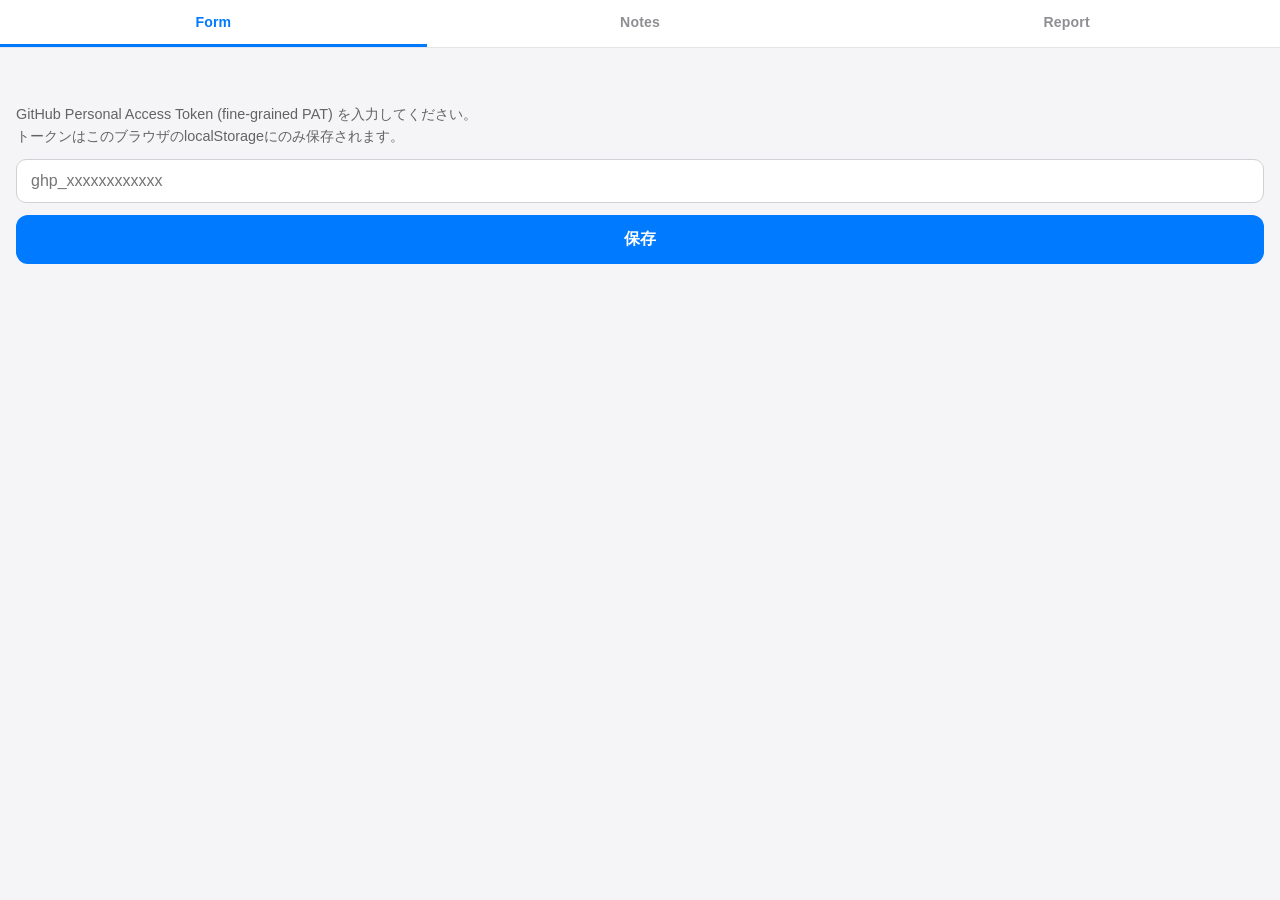
==== mobile/index.html @ b453e9af "fix: mobile Status Report now reads status.md instead of the retired note.md mobile/report.js was ne" ====
<!DOCTYPE html>
<html lang="ja">
<head>
  <meta charset="UTF-8" />
  <meta name="viewport" content="width=device-width, initial-scale=1.0, maximum-scale=1.0" />
  <title>My Note</title>
  <link rel="manifest" href="manifest.json" />
  <meta name="mobile-web-app-capable" content="yes" />
  <meta name="apple-mobile-web-app-capable" content="yes" />
  <meta name="apple-mobile-web-app-status-bar-style" content="default" />
  <meta name="apple-mobile-web-app-title" content="My Note" />
  <meta name="theme-color" content="#ffffff" />
  <link rel="stylesheet" href="style.css" />
</head>
<body>

  <!-- Tab bar -->
  <nav class="tab-bar">
    <button class="tab-btn active" data-tab="form">Form</button>
    <button class="tab-btn" data-tab="notes">Notes</button>
    <button class="tab-btn" data-tab="report">Report</button>
  </nav>

  <!-- Panels -->
  <main class="panels">

    <!-- Form -->
    <section class="panel active" id="panel-form">
      <div id="form-container"></div>
    </section>

    <!-- Notes -->
    <section class="panel" id="panel-notes">
      <div class="notes-panel-header">
        <span class="notes-panel-title">Notes</span>
        <button class="notes-refresh-btn" id="notes-refresh-btn" title="Refresh">↻</button>
      </div>
      <div id="notes-container">
        <p class="placeholder">Loading...</p>
      </div>
    </section>

    <!-- Report -->
    <section class="panel" id="panel-report">
      <div id="report-container">
        <p class="placeholder">Loading...</p>
      </div>
      <p class="desktop-link-wrap"><a href="#" id="desktop-link">デスクトップ版を見る</a></p>
    </section>

  </main>

  <script>
    // Escape hatch for index.html's phone→mobile/ auto-redirect: remembers
    // the choice for this browser tab session only (not localStorage), so a
    // fresh visit later redirects again as normal.
    document.getElementById('desktop-link').addEventListener('click', function (e) {
      e.preventDefault();
      try { sessionStorage.setItem('mypage_prefer_desktop', '1'); } catch (_) {}
      location.href = '../';
    });
  </script>
  <script src="../shared/github-client.js"></script>
  <script src="../shared/notes-api.js"></script>
  <script src="../shared/note-labels.js"></script>
  <script src="../shared/sync-api.js"></script>
  <script src="../shared/status-report-data.js"></script>
  <script src="sync.js"></script>
  <script src="report.js"></script>
  <script src="app.js"></script>
</body>
</html>
---- mobile/style.css ----
/* ── Reset ───────────────────────────────────────────────────────────────────*/
* { margin: 0; padding: 0; box-sizing: border-box; -webkit-tap-highlight-color: transparent; }

body {
  font-family: -apple-system, BlinkMacSystemFont, 'Helvetica Neue', sans-serif;
  background: #f5f5f7;
  color: #1c1c1e;
  min-height: 100dvh;
  display: flex;
  flex-direction: column;
}

/* ── Tab bar ─────────────────────────────────────────────────────────────────*/

.tab-bar {
  position: fixed;
  top: 0;
  left: 0;
  right: 0;
  height: 48px;
  background: rgba(255,255,255,0.95);
  backdrop-filter: blur(12px);
  -webkit-backdrop-filter: blur(12px);
  border-bottom: 1px solid #e5e5ea;
  display: flex;
  z-index: 100;
  padding-top: env(safe-area-inset-top);
}

.tab-btn {
  flex: 1;
  background: none;
  border: none;
  border-bottom: 3px solid transparent;
  font-size: 0.88rem;
  font-weight: 600;
  color: #8e8e93;
  cursor: pointer;
  transition: color 0.15s, border-color 0.15s;
  letter-spacing: 0.01em;
}

.tab-btn.active {
  color: #007aff;
  border-bottom-color: #007aff;
}

/* ── Panels ──────────────────────────────────────────────────────────────────*/

.panels {
  position: relative;
  flex: 1;
  overflow: hidden;
  padding-top: calc(48px + env(safe-area-inset-top));
}

.panel {
  position: absolute;
  top: calc(48px + env(safe-area-inset-top));
  left: 0;
  width: 100%;
  height: calc(100dvh - 48px - env(safe-area-inset-top));
  padding: 16px;
  overflow-y: auto;
  -webkit-overflow-scrolling: touch;
  transform: translateX(100%);
  transition: transform 0.25s ease;
}

.panel.active {
  transform: translateX(0);
}

.panel.prev {
  transform: translateX(-100%);
}

/* ── Token setup ─────────────────────────────────────────────────────────────*/

.token-setup {
  display: flex;
  flex-direction: column;
  gap: 12px;
  padding-top: 40px;
}

.token-setup p { font-size: 0.9rem; color: #636366; line-height: 1.5; }

.token-input {
  width: 100%;
  padding: 12px 14px;
  border: 1px solid #d1d1d6;
  border-radius: 10px;
  font-size: 1rem;
  background: #fff;
}

/* ── Form panel ──────────────────────────────────────────────────────────────*/

.note-form { display: flex; flex-direction: column; gap: 12px; }

.section-title {
  font-size: 0.72rem;
  font-weight: 600;
  color: #8e8e93;
  text-transform: uppercase;
  letter-spacing: 0.05em;
  margin-bottom: 4px;
}

/* Label pills */
.label-row {
  display: flex;
  flex-wrap: wrap;
  gap: 8px;
}

.label-pill {
  padding: 7px 14px;
  border-radius: 20px;
  border: 1.5px solid #d1d1d6;
  background: #fff;
  font-size: 0.88rem;
  cursor: pointer;
  transition: all 0.15s;
  user-select: none;
}

.label-pill.selected {
  border-color: #007aff;
  background: #e8f0fe;
  color: #007aff;
  font-weight: 600;
}

.label-add-btn {
  padding: 7px 12px;
  border-radius: 20px;
  border: 1.5px dashed #d1d1d6;
  background: #fff;
  font-size: 0.88rem;
  color: #8e8e93;
  cursor: pointer;
}

.label-manage-btn {
  padding: 7px 10px;
  border-radius: 20px;
  border: 1.5px solid #d1d1d6;
  background: #fff;
  font-size: 0.88rem;
  color: #8e8e93;
  cursor: pointer;
}

/* Label management modal */
.label-modal-overlay {
  position: fixed;
  inset: 0;
  background: rgba(0, 0, 0, 0.4);
  z-index: 1000;
  display: flex;
  align-items: flex-end;
}

.label-modal-sheet {
  width: 100%;
  background: #fff;
  border-radius: 16px 16px 0 0;
  padding: 0 0 32px;
  max-height: 80vh;
  display: flex;
  flex-direction: column;
}

.label-modal-header {
  display: flex;
  justify-content: space-between;
  align-items: center;
  padding: 16px 20px;
  border-bottom: 1px solid #f0f0f0;
  font-weight: 600;
  font-size: 1rem;
}

.label-modal-done {
  background: none;
  border: none;
  color: #007aff;
  font-size: 1rem;
  font-weight: 600;
  cursor: pointer;
  padding: 4px 8px;
}

.label-modal-list {
  list-style: none;
  padding: 0;
  margin: 0;
  overflow-y: auto;
  flex: 1;
}

.label-modal-item {
  display: flex;
  align-items: center;
  padding: 14px 20px;
  border-bottom: 1px solid #f5f5f5;
  gap: 8px;
}

.label-modal-name {
  flex: 1;
  font-size: 0.95rem;
}

.label-modal-rename-input {
  flex: 1;
  font-size: 0.95rem;
  border: none;
  border-bottom: 1.5px solid #007aff;
  outline: none;
  padding: 2px 0;
}

.label-modal-rename,
.label-modal-delete {
  background: none;
  border: none;
  cursor: pointer;
  font-size: 1rem;
  padding: 4px 6px;
  color: #8e8e93;
}

.label-modal-rename:hover { color: #007aff; }
.label-modal-delete:hover { color: #ff3b30; }
.label-modal-delete { color: #ff3b30; }

.label-modal-add {
  display: flex;
  gap: 8px;
  padding: 14px 20px 0;
  border-top: 1px solid #f0f0f0;
}

.label-modal-add-input {
  flex: 1;
  padding: 10px 14px;
  border-radius: 10px;
  border: 1.5px solid #d1d1d6;
  font-size: 0.9rem;
  outline: none;
}

.label-modal-add-input:focus {
  border-color: #007aff;
}

.label-modal-add-btn {
  padding: 10px 16px;
  border-radius: 10px;
  border: none;
  background: #007aff;
  color: #fff;
  font-size: 0.9rem;
  font-weight: 600;
  cursor: pointer;
}

/* Role pills */
.role-row {
  display: flex;
  flex-wrap: wrap;
  gap: 8px;
}

.role-pill {
  width: 44px;
  height: 44px;
  border-radius: 12px;
  border: 1.5px solid #d1d1d6;
  background: #fff;
  font-size: 1.3rem;
  cursor: pointer;
  display: flex;
  align-items: center;
  justify-content: center;
  transition: all 0.15s;
  position: relative;
}

.role-pill.selected {
  border-color: #34c759;
  background: #e6f4ea;
}

.role-pill::after {
  content: attr(data-label);
  position: absolute;
  bottom: calc(100% + 5px);
  left: 50%;
  transform: translateX(-50%);
  background: #1c1c1e;
  color: #fff;
  font-size: 0.68rem;
  padding: 3px 7px;
  border-radius: 5px;
  white-space: nowrap;
  pointer-events: none;
  opacity: 0;
  transition: opacity 0s;
}

.role-pill:active::after { opacity: 1; }

/* Mention badge */
.mention-badge {
  display: flex;
  align-items: center;
  gap: 8px;
  padding: 8px 12px;
  background: #e8f0fe;
  border-left: 3px solid #007aff;
  border-radius: 8px;
  font-size: 0.85rem;
  color: #007aff;
}

.mention-badge.hidden { display: none; }
.mention-badge-text { flex: 1; font-weight: 500; }
.mention-badge-section { opacity: 0.65; font-weight: 400; }

.mention-clear {
  background: none;
  border: none;
  color: #007aff;
  font-size: 0.9rem;
  cursor: pointer;
  padding: 2px 4px;
  opacity: 0.7;
}

/* Textarea */
.note-textarea {
  width: 100%;
  min-height: 120px;
  padding: 12px 14px;
  border: 1px solid #d1d1d6;
  border-radius: 10px;
  font-size: 1rem;
  font-family: inherit;
  background: #fff;
  resize: vertical;
  line-height: 1.5;
}

.note-textarea:focus { outline: none; border-color: #007aff; }

/* Submit */
.submit-btn {
  width: 100%;
  padding: 14px;
  background: #007aff;
  color: #fff;
  border: none;
  border-radius: 12px;
  font-size: 1rem;
  font-weight: 600;
  cursor: pointer;
  transition: opacity 0.15s;
}

.submit-btn:active { opacity: 0.75; }
.submit-btn:disabled { background: #8e8e93; }

.form-status {
  font-size: 0.85rem;
  text-align: center;
  min-height: 20px;
  color: #636366;
}

.form-status.ok  { color: #34c759; }
.form-status.err { color: #ff3b30; }

/* ── Notes panel ─────────────────────────────────────────────────────────────*/

.notes-panel-header {
  display: flex;
  align-items: center;
  justify-content: space-between;
  padding: 10px 16px 6px;
}

.notes-panel-title {
  font-size: 0.85rem;
  font-weight: 600;
  color: #8e8e93;
  letter-spacing: 0.03em;
}

.notes-refresh-btn {
  background: none;
  border: none;
  font-size: 1.2rem;
  color: #007aff;
  cursor: pointer;
  padding: 4px 6px;
  line-height: 1;
  border-radius: 6px;
}

.notes-refresh-btn:active { opacity: 0.5; }

.notes-refresh-btn.spinning {
  display: inline-block;
  animation: spin 0.6s linear infinite;
}

@keyframes spin { to { transform: rotate(360deg); } }

.note-item {
  background: #fff;
  border-radius: 12px;
  padding: 12px 14px;
  margin-bottom: 10px;
  box-shadow: 0 1px 3px rgba(0,0,0,0.06);
}

.note-item-tags {
  display: flex;
  flex-wrap: wrap;
  gap: 5px;
  margin-bottom: 7px;
  align-items: center;
}

.note-item-tag {
  font-size: 0.72rem;
  font-weight: 600;
  color: #007aff;
  background: #e8f0fe;
  border-radius: 5px;
  padding: 2px 7px;
  cursor: pointer;
}

.note-item-tag:active { opacity: 0.6; }

.note-item-role {
  font-size: 0.9rem;
  cursor: pointer;
  position: relative;
}

.note-item-add-role {
  display: inline-flex;
  align-items: center;
  font-size: 0.72rem;
  color: #8e8e93;
  background: none;
  border: 1px dashed #d1d1d6;
  border-radius: 5px;
  padding: 2px 8px;
  cursor: pointer;
  opacity: 1;
  transition: opacity 0.15s, color 0.15s, border-color 0.15s;
}

.note-item-add-role:active { color: #34c759; border-color: #34c759; }

.note-item-mention-btn {
  display: inline-flex;
  align-items: center;
  justify-content: center;
  font-size: 0.7rem;
  color: #8e8e93;
  background: none;
  border: 1px solid #d1d1d6;
  border-radius: 4px;
  padding: 2px 6px;
  cursor: pointer;
  transition: color 0.15s, border-color 0.15s;
}

.note-item-mention-btn:active { color: #1a73e8; border-color: #1a73e8; }

.note-item-body {
  font-size: 0.92rem;
  line-height: 1.5;
  color: #1c1c1e;
  white-space: pre-wrap;
  word-break: break-word;
}

.note-item-date {
  display: block;
  font-size: 0.72rem;
  color: #8e8e93;
  margin-top: 6px;
}

/* ── Report panel ────────────────────────────────────────────────────────────*/

.report-body { display: flex; flex-direction: column; gap: 4px; }

.mr-title {
  font-size: 1rem;
  font-weight: 700;
  margin-bottom: 4px;
}

.mr-summary {
  font-size: 0.85rem;
  color: #636366;
  background: #f5f5f7;
  border-left: 3px solid #d1d1d6;
  padding: 6px 10px;
  border-radius: 0 6px 6px 0;
  margin-bottom: 4px;
}

.mr-cat {
  font-size: 0.78rem;
  font-weight: 700;
  color: #8e8e93;
  text-transform: uppercase;
  letter-spacing: 0.05em;
  margin-top: 12px;
  margin-bottom: 4px;
}

.mr-phase {
  font-size: 0.8rem;
  font-weight: 700;
  color: #007aff;
  margin-top: 10px;
  margin-bottom: 4px;
  border-left: 2px solid #007aff;
  padding-left: 8px;
}

.mr-subcat {
  font-size: 0.75rem;
  font-weight: 600;
  font-style: italic;
  color: #8e8e93;
  margin-top: 8px;
  margin-bottom: 2px;
  padding-left: 14px;
  border-left: 2px solid #d1d1d6;
}

.mr-item {
  background: #fff;
  border-radius: 10px;
  padding: 10px 12px;
  margin-bottom: 6px;
  display: flex;
  flex-direction: column;
  gap: 4px;
  box-shadow: 0 1px 3px rgba(0,0,0,0.06);
}

.mr-item-header {
  display: flex;
  align-items: center;
  gap: 8px;
}

.mr-item-text { flex: 1; font-size: 0.9rem; line-height: 1.4; min-width: 0; }

.mr-mention-btn {
  flex-shrink: 0;
  width: 32px;
  height: 32px;
  border-radius: 8px;
  border: 1px solid #d1d1d6;
  background: #f5f5f7;
  font-size: 0.85rem;
  color: #636366;
  cursor: pointer;
  display: flex;
  align-items: center;
  justify-content: center;
}

.mr-mention-btn:active { background: #e8f0fe; color: #007aff; border-color: #007aff; }

.mr-detail-text {
  width: 100%;
  font-size: 0.78rem;
  color: #636366;
  padding-left: 2px;
}

.mr-since {
  width: 100%;
  font-size: 0.72rem;
  color: #8e8e93;
  padding-left: 2px;
}

/* ── Edit dropdown ────────────────────────────────────────────────────────────*/

.edit-dropdown {
  position: fixed;
  z-index: 200;
  background: #fff;
  border-radius: 12px;
  box-shadow: 0 4px 20px rgba(0,0,0,0.15);
  min-width: 150px;
  overflow: hidden;
}

.edit-dropdown-item {
  padding: 13px 16px;
  font-size: 0.92rem;
  cursor: pointer;
  border-bottom: 1px solid #f2f2f7;
}

.edit-dropdown-item:last-child { border-bottom: none; }
.edit-dropdown-item:active { background: #f2f2f7; }

/* ── Shared ──────────────────────────────────────────────────────────────────*/

.placeholder { color: #8e8e93; font-size: 0.9rem; text-align: center; padding-top: 40px; }
.error-msg   { color: #ff3b30; font-size: 0.85rem; text-align: center; padding-top: 20px; }

/* ── Report sections (Due Today / Status Report) ─────────────────────────────*/

.report-section {
  margin-bottom: 20px;
}

.report-section-heading {
  font-size: 0.78rem;
  font-weight: 700;
  color: #8e8e93;
  text-transform: uppercase;
  letter-spacing: 0.05em;
  margin-bottom: 8px;
}

.report-domain {
  margin-bottom: 12px;
}

.report-domain-heading {
  font-size: 0.85rem;
  font-weight: 700;
  color: #1c1c1e;
  margin-bottom: 4px;
  padding-left: 8px;
  border-left: 3px solid #007aff;
}

.report-domain-body {
  padding-left: 4px;
}

/* ── Collapsible domain cards in mobile Report ───────────────────────────────*/

.mobile-rd-section {
  margin-bottom: 10px;
  background: #fff;
  border-radius: 12px;
  box-shadow: 0 1px 3px rgba(0,0,0,0.06);
  overflow: hidden;
}

.mobile-rd-heading {
  display: flex;
  align-items: center;
  gap: 8px;
  padding: 12px 14px 10px;
  cursor: pointer;
  user-select: none;
  -webkit-tap-highlight-color: transparent;
}

.mobile-rd-arrow {
  font-size: 0.7rem;
  color: #007aff;
  transition: transform 0.2s ease;
  flex-shrink: 0;
  display: inline-block;
}

.mobile-rd-section.mobile-rd-collapsed .mobile-rd-arrow {
  transform: rotate(-90deg);
}

.mobile-rd-title {
  font-size: 0.85rem;
  font-weight: 700;
  color: #1c1c1e;
  flex: 1;
}

.mobile-rd-body {
  padding: 0 10px 10px;
  border-top: 1px solid #f2f2f7;
}

.mobile-rd-section.mobile-rd-collapsed .mobile-rd-body {
  display: none;
}

.report-list {
  list-style: none;
  padding: 0;
  margin: 0;
  display: flex;
  flex-direction: column;
  gap: 6px;
}

.report-list-item {
  display: flex;
  align-items: baseline;
  gap: 6px;
  font-size: 0.88rem;
  background: #fff;
  border-radius: 8px;
  padding: 8px 10px;
  box-shadow: 0 1px 3px rgba(0,0,0,0.06);
}

.report-item--overdue {
  color: #ff3b30;
  font-weight: 600;
}

.report-label-badge {
  flex-shrink: 0;
  font-size: 0.7rem;
  font-weight: 600;
  color: #007aff;
  background: #e8f0fe;
  border-radius: 4px;
  padding: 1px 5px;
}

.desktop-link-wrap {
  text-align: center;
  padding: 16px 0 8px;
}

.desktop-link-wrap a {
  font-size: 0.85rem;
  color: #007aff;
  text-decoration: none;
}
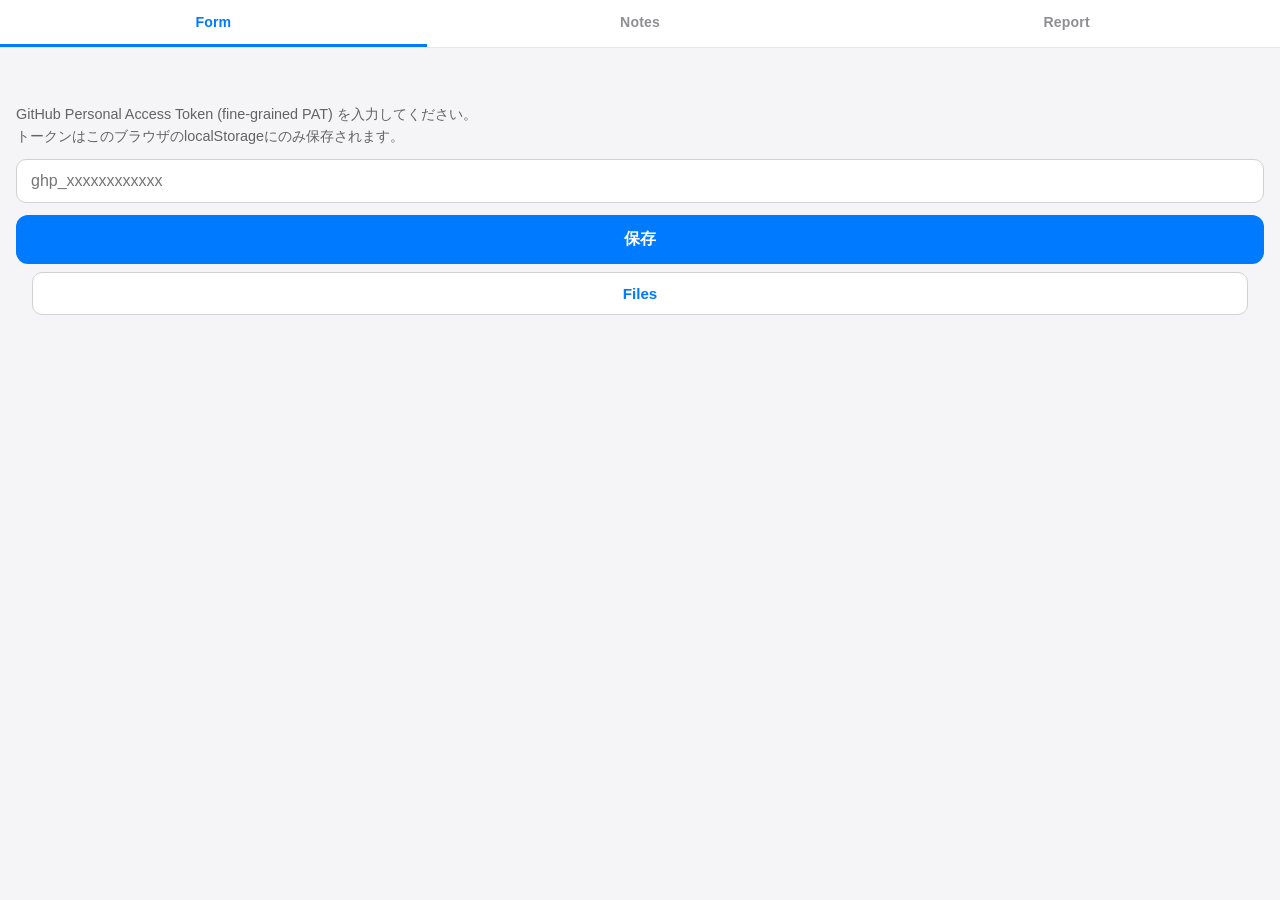
==== commit ec5364b0: "feat: add Files viewer to mobile to browse docs markdown (#415) Co-Authored-By: Claude Sonnet 5.5 <n" ====
--- a/mobile/index.html
+++ b/mobile/index.html
@@ -27,6 +27,7 @@
     <!-- Form -->
     <section class="panel active" id="panel-form">
       <div id="form-container"></div>
+      <button type="button" class="files-open-btn" id="files-open-btn">Files</button>
     </section>
 
     <!-- Notes -->
@@ -45,28 +46,33 @@
       <div id="report-container">
         <p class="placeholder">Loading...</p>
       </div>
-      <p class="desktop-link-wrap"><a href="#" id="desktop-link">デスクトップ版を見る</a></p>
     </section>
 
   </main>
 
-  <script>
-    // Escape hatch for index.html's phone→mobile/ auto-redirect: remembers
-    // the choice for this browser tab session only (not localStorage), so a
-    // fresh visit later redirects again as normal.
-    document.getElementById('desktop-link').addEventListener('click', function (e) {
-      e.preventDefault();
-      try { sessionStorage.setItem('mypage_prefer_desktop', '1'); } catch (_) {}
-      location.href = '../';
-    });
-  </script>
+  <!-- Files viewer popup -->
+  <div class="files-modal hidden" id="files-modal">
+    <div class="files-sheet">
+      <header class="files-header">
+        <button type="button" class="files-back-btn hidden" id="files-back-btn" aria-label="Back">←</button>
+        <span class="files-title" id="files-title">Files</span>
+        <button type="button" class="files-close-btn" id="files-close-btn" aria-label="Close">✕</button>
+      </header>
+      <div class="files-body" id="files-body"></div>
+    </div>
+  </div>
+
   <script src="../shared/github-client.js"></script>
   <script src="../shared/notes-api.js"></script>
   <script src="../shared/note-labels.js"></script>
   <script src="../shared/sync-api.js"></script>
+  <script src="../shared/markdown-tokens.js"></script>
   <script src="../shared/status-report-data.js"></script>
+  <script src="../shared/departments-api.js"></script>
   <script src="sync.js"></script>
   <script src="report.js"></script>
+  <script src="files.js"></script>
+  <script src="location.js"></script>
   <script src="app.js"></script>
 </body>
 </html>
--- a/mobile/style.css
+++ b/mobile/style.css
@@ -131,141 +131,6 @@
   background: #e8f0fe;
   color: #007aff;
   font-weight: 600;
-}
-
-.label-add-btn {
-  padding: 7px 12px;
-  border-radius: 20px;
-  border: 1.5px dashed #d1d1d6;
-  background: #fff;
-  font-size: 0.88rem;
-  color: #8e8e93;
-  cursor: pointer;
-}
-
-.label-manage-btn {
-  padding: 7px 10px;
-  border-radius: 20px;
-  border: 1.5px solid #d1d1d6;
-  background: #fff;
-  font-size: 0.88rem;
-  color: #8e8e93;
-  cursor: pointer;
-}
-
-/* Label management modal */
-.label-modal-overlay {
-  position: fixed;
-  inset: 0;
-  background: rgba(0, 0, 0, 0.4);
-  z-index: 1000;
-  display: flex;
-  align-items: flex-end;
-}
-
-.label-modal-sheet {
-  width: 100%;
-  background: #fff;
-  border-radius: 16px 16px 0 0;
-  padding: 0 0 32px;
-  max-height: 80vh;
-  display: flex;
-  flex-direction: column;
-}
-
-.label-modal-header {
-  display: flex;
-  justify-content: space-between;
-  align-items: center;
-  padding: 16px 20px;
-  border-bottom: 1px solid #f0f0f0;
-  font-weight: 600;
-  font-size: 1rem;
-}
-
-.label-modal-done {
-  background: none;
-  border: none;
-  color: #007aff;
-  font-size: 1rem;
-  font-weight: 600;
-  cursor: pointer;
-  padding: 4px 8px;
-}
-
-.label-modal-list {
-  list-style: none;
-  padding: 0;
-  margin: 0;
-  overflow-y: auto;
-  flex: 1;
-}
-
-.label-modal-item {
-  display: flex;
-  align-items: center;
-  padding: 14px 20px;
-  border-bottom: 1px solid #f5f5f5;
-  gap: 8px;
-}
-
-.label-modal-name {
-  flex: 1;
-  font-size: 0.95rem;
-}
-
-.label-modal-rename-input {
-  flex: 1;
-  font-size: 0.95rem;
-  border: none;
-  border-bottom: 1.5px solid #007aff;
-  outline: none;
-  padding: 2px 0;
-}
-
-.label-modal-rename,
-.label-modal-delete {
-  background: none;
-  border: none;
-  cursor: pointer;
-  font-size: 1rem;
-  padding: 4px 6px;
-  color: #8e8e93;
-}
-
-.label-modal-rename:hover { color: #007aff; }
-.label-modal-delete:hover { color: #ff3b30; }
-.label-modal-delete { color: #ff3b30; }
-
-.label-modal-add {
-  display: flex;
-  gap: 8px;
-  padding: 14px 20px 0;
-  border-top: 1px solid #f0f0f0;
-}
-
-.label-modal-add-input {
-  flex: 1;
-  padding: 10px 14px;
-  border-radius: 10px;
-  border: 1.5px solid #d1d1d6;
-  font-size: 0.9rem;
-  outline: none;
-}
-
-.label-modal-add-input:focus {
-  border-color: #007aff;
-}
-
-.label-modal-add-btn {
-  padding: 10px 16px;
-  border-radius: 10px;
-  border: none;
-  background: #007aff;
-  color: #fff;
-  font-size: 0.9rem;
-  font-weight: 600;
-  cursor: pointer;
 }
 
 /* Role pills */
@@ -552,6 +417,29 @@
   border-left: 2px solid #d1d1d6;
 }
 
+.mr-subsubcat {
+  font-size: 0.72rem;
+  font-weight: 600;
+  color: #aeaeb2;
+  margin-top: 6px;
+  margin-bottom: 2px;
+  padding-left: 18px;
+}
+
+.mr-subhead {
+  font-size: 0.75rem;
+  font-weight: 600;
+  color: #636366;
+  margin: 4px 0 2px;
+}
+
+.mr-para {
+  font-size: 0.85rem;
+  color: #3c3c43;
+  margin: 3px 0 6px;
+  line-height: 1.5;
+}
+
 .mr-item {
   background: #fff;
   border-radius: 10px;
@@ -644,24 +532,7 @@
   margin-bottom: 8px;
 }
 
-.report-domain {
-  margin-bottom: 12px;
-}
-
-.report-domain-heading {
-  font-size: 0.85rem;
-  font-weight: 700;
-  color: #1c1c1e;
-  margin-bottom: 4px;
-  padding-left: 8px;
-  border-left: 3px solid #007aff;
-}
-
-.report-domain-body {
-  padding-left: 4px;
-}
-
-/* ── Collapsible domain cards in mobile Report ───────────────────────────────*/
+/* ── Collapsible department cards in mobile Report ───────────────────────────*/
 
 .mobile-rd-section {
   margin-bottom: 10px;
@@ -720,7 +591,7 @@
 
 .report-list-item {
   display: flex;
-  align-items: baseline;
+  align-items: center;
   gap: 6px;
   font-size: 0.88rem;
   background: #fff;
@@ -729,6 +600,8 @@
   box-shadow: 0 1px 3px rgba(0,0,0,0.06);
 }
 
+.report-list-item .report-item-text { flex: 1; min-width: 0; }
+
 .report-item--overdue {
   color: #ff3b30;
   font-weight: 600;
@@ -744,13 +617,103 @@
   padding: 1px 5px;
 }
 
-.desktop-link-wrap {
-  text-align: center;
-  padding: 16px 0 8px;
-}
-
-.desktop-link-wrap a {
-  font-size: 0.85rem;
-  color: #007aff;
-  text-decoration: none;
-}
+
+/* ── Files viewer ────────────────────────────────────────────────────────────*/
+
+.files-open-btn {
+  display: block;
+  margin: 8px 16px 24px;
+  padding: 12px;
+  width: calc(100% - 32px);
+  background: #fff;
+  border: 1px solid #d1d1d6;
+  border-radius: 10px;
+  font-size: 0.95rem;
+  font-weight: 600;
+  color: #007aff;
+  cursor: pointer;
+}
+
+.files-modal {
+  position: fixed;
+  inset: 0;
+  z-index: 200;
+  background: rgba(0,0,0,0.4);
+  display: flex;
+  align-items: flex-end;
+}
+
+.files-modal.hidden, .files-back-btn.hidden { display: none; }
+
+.files-sheet {
+  width: 100%;
+  height: 92dvh;
+  background: #fff;
+  border-radius: 14px 14px 0 0;
+  display: flex;
+  flex-direction: column;
+  overflow: hidden;
+}
+
+.files-header {
+  display: flex;
+  align-items: center;
+  gap: 8px;
+  padding: 10px 12px;
+  border-bottom: 1px solid #e5e5ea;
+}
+
+.files-title {
+  flex: 1;
+  font-weight: 600;
+  font-size: 0.95rem;
+  overflow: hidden;
+  text-overflow: ellipsis;
+  white-space: nowrap;
+}
+
+.files-back-btn, .files-close-btn {
+  background: none;
+  border: none;
+  font-size: 1.2rem;
+  padding: 4px 10px;
+  color: #007aff;
+  cursor: pointer;
+}
+
+.files-close-btn { color: #8e8e93; }
+
+.files-body {
+  flex: 1;
+  overflow-y: auto;
+  -webkit-overflow-scrolling: touch;
+  padding: 12px 16px calc(24px + env(safe-area-inset-bottom));
+}
+
+.files-count { color: #8e8e93; font-weight: 400; font-size: 0.8rem; margin-left: 8px; }
+
+.files-folder, .files-item {
+  display: block;
+  width: 100%;
+  text-align: left;
+  background: none;
+  border: none;
+  border-top: 1px solid #f0f0f2;
+  padding: 10px 8px;
+  font-size: 0.9rem;
+  color: #1c1c1e;
+  cursor: pointer;
+}
+.files-folder { font-weight: 600; }
+
+.md-body { font-size: 0.9rem; line-height: 1.6; word-break: break-word; }
+.md-h1 { font-size: 1.25rem; margin: 16px 0 8px; }
+.md-h2 { font-size: 1.1rem; margin: 16px 0 6px; border-bottom: 1px solid #e5e5ea; padding-bottom: 4px; }
+.md-h3 { font-size: 1rem; margin: 12px 0 4px; }
+.md-h4 { font-size: 0.92rem; margin: 10px 0 4px; color: #3a3a3c; }
+.md-quote { border-left: 3px solid #d1d1d6; padding-left: 10px; color: #636366; margin: 6px 0; }
+.md-item { padding-left: 4px; margin: 2px 0; }
+.md-subhead { font-weight: 600; margin: 8px 0 2px; }
+.md-detail { color: #8e8e93; font-size: 0.82rem; margin: 2px 0; }
+.md-text { margin: 4px 0; }
+.md-gap { height: 6px; }
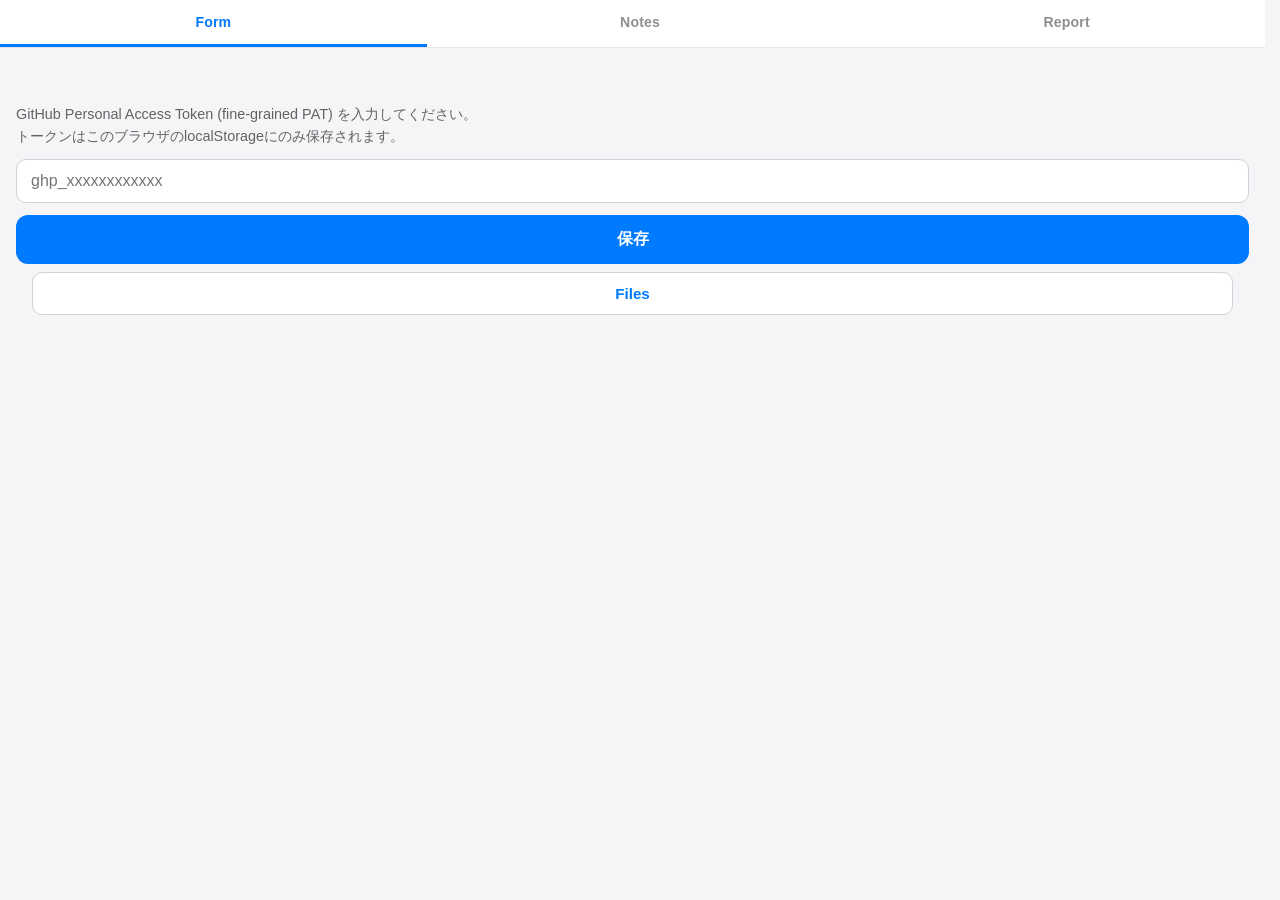
==== commit 21911107: "feat: open the vault Files viewer from a file icon next to the Google apps Move the Files viewer fro" ====
--- a/mobile/index.html
+++ b/mobile/index.html
@@ -10,6 +10,7 @@
   <meta name="apple-mobile-web-app-status-bar-style" content="default" />
   <meta name="apple-mobile-web-app-title" content="My Note" />
   <meta name="theme-color" content="#ffffff" />
+  <link rel="stylesheet" href="../shared/files-viewer.css" />
   <link rel="stylesheet" href="style.css" />
 </head>
 <body>
@@ -50,18 +51,6 @@
 
   </main>
 
-  <!-- Files viewer popup -->
-  <div class="files-modal hidden" id="files-modal">
-    <div class="files-sheet">
-      <header class="files-header">
-        <button type="button" class="files-back-btn hidden" id="files-back-btn" aria-label="Back">←</button>
-        <span class="files-title" id="files-title">Files</span>
-        <button type="button" class="files-close-btn" id="files-close-btn" aria-label="Close">✕</button>
-      </header>
-      <div class="files-body" id="files-body"></div>
-    </div>
-  </div>
-
   <script src="../shared/github-client.js"></script>
   <script src="../shared/notes-api.js"></script>
   <script src="../shared/note-labels.js"></script>
@@ -71,7 +60,8 @@
   <script src="../shared/departments-api.js"></script>
   <script src="sync.js"></script>
   <script src="report.js"></script>
-  <script src="files.js"></script>
+  <script src="../shared/files-viewer.js"></script>
+  <script>initFilesViewer(document.getElementById('files-open-btn'));</script>
   <script src="location.js"></script>
   <script src="app.js"></script>
 </body>
--- a/shared/files-viewer.css
+++ b/shared/files-viewer.css
@@ -0,0 +1,99 @@
+/* ── Files viewer popup (shared by desktop and mobile; markup is built by shared/files-viewer.js) ──*/
+
+/* While the popup is open the page behind it must not scroll; the gutter keeps the layout from shifting when the scrollbar goes. */
+html { scrollbar-gutter: stable; }
+body.files-open { overflow: hidden; }
+
+.files-modal {
+  position: fixed;
+  inset: 0;
+  z-index: 200;
+  background: rgba(0,0,0,0.4);
+  display: flex;
+  align-items: flex-end;
+  overscroll-behavior: contain;
+}
+
+.files-modal.hidden, .files-back-btn.hidden { display: none; }
+
+.files-sheet {
+  width: 100%;
+  height: 92dvh;
+  background: #fff;
+  border-radius: 14px 14px 0 0;
+  display: flex;
+  flex-direction: column;
+  overflow: hidden;
+}
+
+.files-header {
+  display: flex;
+  align-items: center;
+  gap: 8px;
+  padding: 10px 12px;
+  border-bottom: 1px solid #e5e5ea;
+}
+
+.files-title {
+  flex: 1;
+  font-weight: 600;
+  font-size: 0.95rem;
+  overflow: hidden;
+  text-overflow: ellipsis;
+  white-space: nowrap;
+}
+
+.files-back-btn, .files-close-btn {
+  background: none;
+  border: none;
+  font-size: 1.2rem;
+  padding: 4px 10px;
+  color: #007aff;
+  cursor: pointer;
+}
+
+.files-close-btn { color: #8e8e93; }
+
+.files-body {
+  flex: 1;
+  overflow-y: auto;
+  -webkit-overflow-scrolling: touch;
+  overscroll-behavior: contain;
+  padding: 12px 16px calc(24px + env(safe-area-inset-bottom));
+}
+
+.files-count { color: #8e8e93; font-weight: 400; font-size: 0.8rem; margin-left: 8px; }
+
+.files-folder, .files-item {
+  display: block;
+  width: 100%;
+  text-align: left;
+  background: none;
+  border: none;
+  border-top: 1px solid #f0f0f2;
+  padding: 10px 8px;
+  font-size: 0.9rem;
+  color: #1c1c1e;
+  cursor: pointer;
+}
+.files-folder { font-weight: 600; }
+
+.md-body { font-size: 0.9rem; line-height: 1.6; word-break: break-word; }
+.md-h1 { font-size: 1.25rem; margin: 16px 0 8px; }
+.md-h2 { font-size: 1.1rem; margin: 16px 0 6px; border-bottom: 1px solid #e5e5ea; padding-bottom: 4px; }
+.md-h3 { font-size: 1rem; margin: 12px 0 4px; }
+.md-h4 { font-size: 0.92rem; margin: 10px 0 4px; color: #3a3a3c; }
+.md-quote { border-left: 3px solid #d1d1d6; padding-left: 10px; color: #636366; margin: 6px 0; }
+.md-item { padding-left: 4px; margin: 2px 0; }
+.md-subhead { font-weight: 600; margin: 8px 0 2px; }
+.md-detail { color: #8e8e93; font-size: 0.82rem; margin: 2px 0; }
+.md-text { margin: 4px 0; }
+.md-gap { height: 6px; }
+
+.files-body .placeholder { color: #8e8e93; font-size: 0.9rem; text-align: center; padding-top: 40px; }
+
+/* Desktop: a centered dialog instead of the mobile bottom sheet */
+@media (min-width: 768px) {
+  .files-modal { align-items: center; justify-content: center; }
+  .files-sheet { width: min(760px, 92vw); height: 85vh; border-radius: 14px; }
+}
--- a/mobile/style.css
+++ b/mobile/style.css
@@ -124,6 +124,18 @@
   cursor: pointer;
   transition: all 0.15s;
   user-select: none;
+  display: inline-flex;
+  flex-direction: column;
+  align-items: center;
+}
+
+/* Hidden bold copy reserves the selected (bold) width, so selecting a label never widens its pill and re-wraps the row. */
+.label-pill::after {
+  content: attr(data-label);
+  font-weight: 600;
+  height: 0;
+  overflow: hidden;
+  visibility: hidden;
 }
 
 .label-pill.selected {
@@ -634,86 +646,3 @@
   cursor: pointer;
 }
 
-.files-modal {
-  position: fixed;
-  inset: 0;
-  z-index: 200;
-  background: rgba(0,0,0,0.4);
-  display: flex;
-  align-items: flex-end;
-}
-
-.files-modal.hidden, .files-back-btn.hidden { display: none; }
-
-.files-sheet {
-  width: 100%;
-  height: 92dvh;
-  background: #fff;
-  border-radius: 14px 14px 0 0;
-  display: flex;
-  flex-direction: column;
-  overflow: hidden;
-}
-
-.files-header {
-  display: flex;
-  align-items: center;
-  gap: 8px;
-  padding: 10px 12px;
-  border-bottom: 1px solid #e5e5ea;
-}
-
-.files-title {
-  flex: 1;
-  font-weight: 600;
-  font-size: 0.95rem;
-  overflow: hidden;
-  text-overflow: ellipsis;
-  white-space: nowrap;
-}
-
-.files-back-btn, .files-close-btn {
-  background: none;
-  border: none;
-  font-size: 1.2rem;
-  padding: 4px 10px;
-  color: #007aff;
-  cursor: pointer;
-}
-
-.files-close-btn { color: #8e8e93; }
-
-.files-body {
-  flex: 1;
-  overflow-y: auto;
-  -webkit-overflow-scrolling: touch;
-  padding: 12px 16px calc(24px + env(safe-area-inset-bottom));
-}
-
-.files-count { color: #8e8e93; font-weight: 400; font-size: 0.8rem; margin-left: 8px; }
-
-.files-folder, .files-item {
-  display: block;
-  width: 100%;
-  text-align: left;
-  background: none;
-  border: none;
-  border-top: 1px solid #f0f0f2;
-  padding: 10px 8px;
-  font-size: 0.9rem;
-  color: #1c1c1e;
-  cursor: pointer;
-}
-.files-folder { font-weight: 600; }
-
-.md-body { font-size: 0.9rem; line-height: 1.6; word-break: break-word; }
-.md-h1 { font-size: 1.25rem; margin: 16px 0 8px; }
-.md-h2 { font-size: 1.1rem; margin: 16px 0 6px; border-bottom: 1px solid #e5e5ea; padding-bottom: 4px; }
-.md-h3 { font-size: 1rem; margin: 12px 0 4px; }
-.md-h4 { font-size: 0.92rem; margin: 10px 0 4px; color: #3a3a3c; }
-.md-quote { border-left: 3px solid #d1d1d6; padding-left: 10px; color: #636366; margin: 6px 0; }
-.md-item { padding-left: 4px; margin: 2px 0; }
-.md-subhead { font-weight: 600; margin: 8px 0 2px; }
-.md-detail { color: #8e8e93; font-size: 0.82rem; margin: 2px 0; }
-.md-text { margin: 4px 0; }
-.md-gap { height: 6px; }
